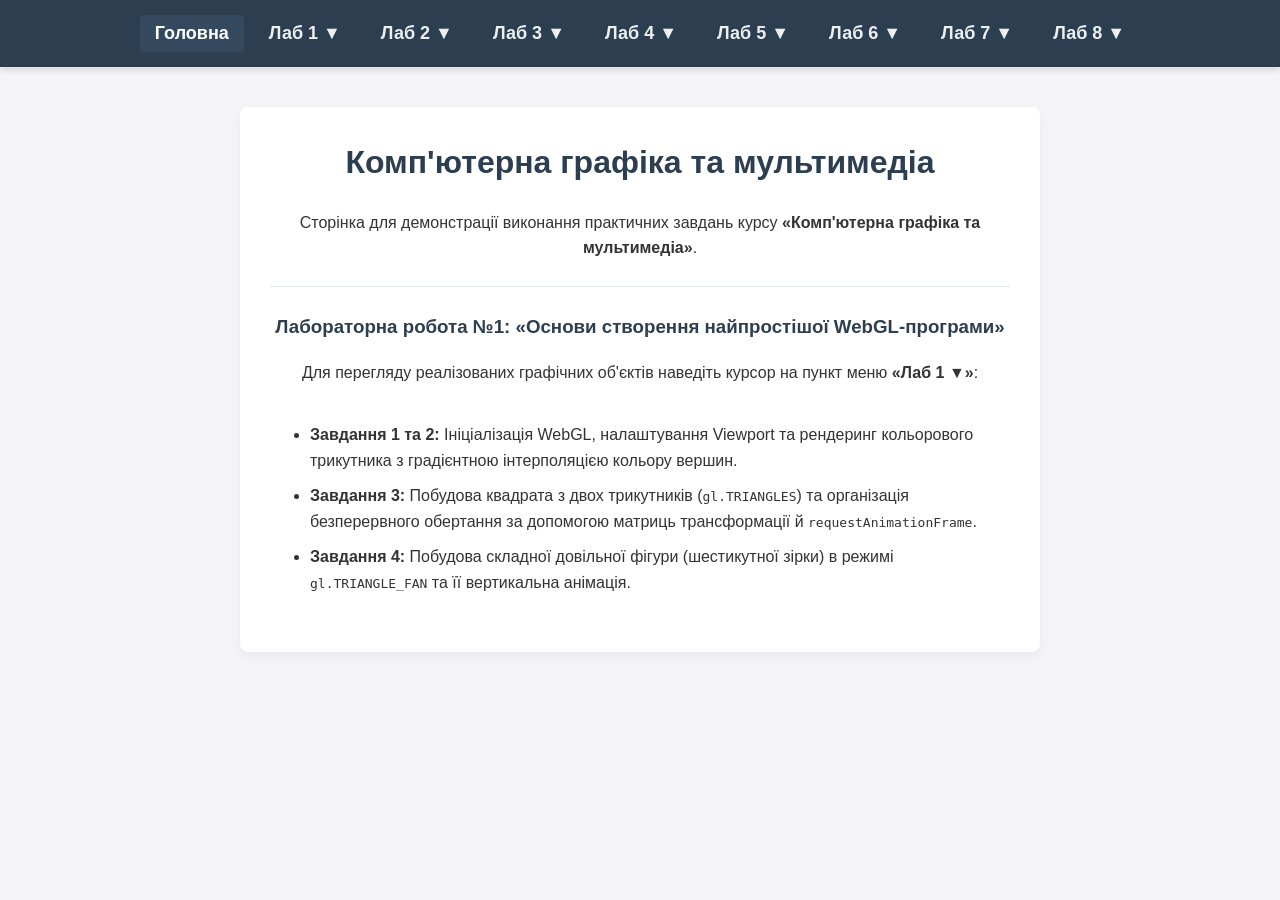
==== index.html @ 507808e3 "Initial commit: Lab 1 WebGL implementation and navigation hub" ====
﻿<!DOCTYPE html>
<html lang="uk">
<head>
    <meta charset="UTF-8">
    <meta name="viewport" content="width=device-width, initial-scale=1.0">
    <title>Комп'ютерна графіка та мультимедіа - Лабораторні роботи</title>
    <link rel="stylesheet" href="style.css">
</head>
<body>
    <nav>
        <a href="index.html" class="active">Головна</a>
        <div class="dropdown">
            <button class="dropbtn">Лаб 1 ▼</button>
            <div class="dropdown-content">
                <a href="lab1/task1_2.html">Завдання 1 та 2</a>
                <a href="lab1/task3.html">Завдання 3</a>
                <a href="lab1/task4.html">Завдання 4</a>
            </div>
        </div>
        <div class="dropdown"><button class="dropbtn">Лаб 2 ▼</button><div class="dropdown-content"><a href="#">В процесі...</a></div></div>
        <div class="dropdown"><button class="dropbtn">Лаб 3 ▼</button><div class="dropdown-content"><a href="#">В процесі...</a></div></div>
        <div class="dropdown"><button class="dropbtn">Лаб 4 ▼</button><div class="dropdown-content"><a href="#">В процесі...</a></div></div>
        <div class="dropdown"><button class="dropbtn">Лаб 5 ▼</button><div class="dropdown-content"><a href="#">В процесі...</a></div></div>
        <div class="dropdown"><button class="dropbtn">Лаб 6 ▼</button><div class="dropdown-content"><a href="#">В процесі...</a></div></div>
        <div class="dropdown"><button class="dropbtn">Лаб 7 ▼</button><div class="dropdown-content"><a href="#">В процесі...</a></div></div>
        <div class="dropdown"><button class="dropbtn">Лаб 8 ▼</button><div class="dropdown-content"><a href="#">В процесі...</a></div></div>
    </nav>
    
    <div class="container">
        <h1>Комп'ютерна графіка та мультимедіа</h1>
        <p>Сторінка для демонстрації виконання практичних завдань курсу <strong>«Комп'ютерна графіка та мультимедіа»</strong>.</p>
        
        <hr style="margin: 25px 0; border: none; border-top: 1px solid #e2e8f0;">

        <h3>Лабораторна робота №1: «Основи створення найпростішої WebGL-програми»</h3>
        <p>Для перегляду реалізованих графічних об'єктів наведіть курсор на пункт меню <strong>«Лаб 1 ▼»</strong>:</p>
        <ul style="text-align: left; display: inline-block;">
            <li><strong>Завдання 1 та 2:</strong> Ініціалізація WebGL, налаштування Viewport та рендеринг кольорового трикутника з градієнтною інтерполяцією кольору вершин.</li>
            <li><strong>Завдання 3:</strong> Побудова квадрата з двох трикутників (<code>gl.TRIANGLES</code>) та організація безперервного обертання за допомогою матриць трансформації й <code>requestAnimationFrame</code>.</li>
            <li><strong>Завдання 4:</strong> Побудова складної довільної фігури (шестикутної зірки) в режимі <code>gl.TRIANGLE_FAN</code> та її вертикальна анімація.</li>
        </ul>
    </div>
</body>
</html>
---- style.css ----
﻿body {
    font-family: 'Segoe UI', Tahoma, Geneva, Verdana, sans-serif;
    margin: 0;
    padding: 0;
    background-color: #f4f4f9;
    color: #333;
    display: flex;
    flex-direction: column;
    align-items: center;
}

nav {
    width: 100%;
    background-color: #2c3e50;
    padding: 15px 0;
    box-shadow: 0 4px 6px rgba(0, 0, 0, 0.1);
    display: flex;
    justify-content: center;
    align-items: center;
    flex-wrap: wrap;
    gap: 10px;
}

nav > a {
    font-size: 18px;
    font-weight: bold;
    color: #ecf0f1;
    padding: 8px 15px;
    text-decoration: none;
    border-radius: 4px;
    transition: background-color 0.3s;
}

nav > a.active {
    color: #fff;
    background-color: #34495e;
}

/* Dropdown */
.dropdown {
    display: inline-block;
    position: relative;
}

.dropdown .dropbtn {
    font-size: 18px;
    font-weight: bold;
    border: none;
    outline: none;
    color: #ecf0f1;
    padding: 8px 15px;
    background-color: inherit;
    font-family: inherit;
    margin: 0;
    cursor: pointer;
    transition: background-color 0.3s;
    border-radius: 4px;
}

nav > a:hover,
.dropdown:hover .dropbtn,
.dropbtn.active-lab {
    color: #fff;
    background-color: #34495e;
}

.dropdown-content {
    display: none;
    position: absolute;
    background-color: #34495e;
    min-width: 180px;
    box-shadow: 0px 8px 16px 0px rgba(0, 0, 0, 0.2);
    z-index: 10;
    border-radius: 0 0 6px 6px;
    top: 100%;
    left: 50%;
    transform: translateX(-50%);
    text-align: center;
}

.dropdown-content a {
    color: white;
    padding: 12px 16px;
    text-decoration: none;
    display: block;
    font-size: 16px;
    font-weight: normal;
    transition: background-color 0.2s;
}

.dropdown-content a:hover {
    background-color: #1abc9c;
}

.dropdown-content a.active-task {
    background-color: #1abc9c;
    font-weight: bold;
}

.dropdown:hover .dropdown-content {
    display: block;
}

.container {
    max-width: 800px;
    width: 90%;
    margin: 40px auto;
    padding: 30px;
    background: white;
    border-radius: 8px;
    box-shadow: 0 4px 12px rgba(0, 0, 0, 0.05);
    text-align: center;
    line-height: 1.6;
    box-sizing: border-box;
}

h1,
h2,
h3 {
    color: #2c3e50;
    margin-top: 0;
}

canvas {
    border: 2px solid #2c3e50;
    margin-top: 20px;
    box-shadow: 0 6px 12px rgba(0, 0, 0, 0.15);
    border-radius: 6px;
    background-color: #000;
    max-width: 100%;
    height: auto;
    display: inline-block;
}

ul {
    text-align: left;
    display: inline-block;
    margin-top: 20px;
}

li {
    margin-bottom: 10px;
}
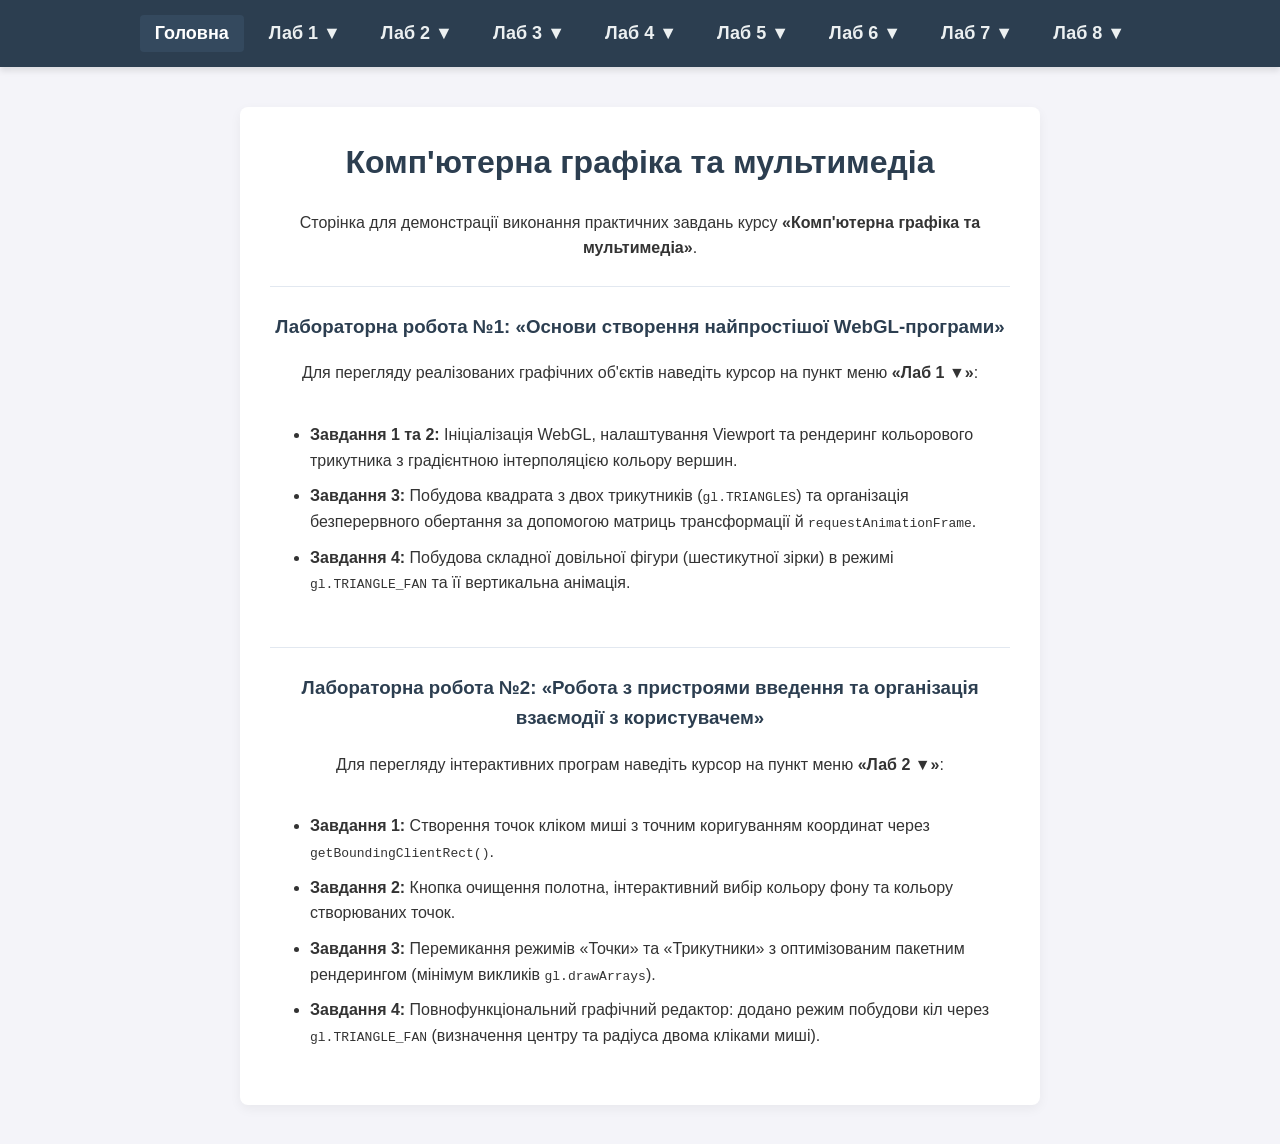
==== commit 897d60cd: "Lab 2 WebGL implementation and navigation update" ====
--- a/index.html
+++ b/index.html
@@ -1,4 +1,4 @@
-﻿<!DOCTYPE html>
+<!DOCTYPE html>
 <html lang="uk">
 <head>
     <meta charset="UTF-8">
@@ -17,7 +17,15 @@
                 <a href="lab1/task4.html">Завдання 4</a>
             </div>
         </div>
-        <div class="dropdown"><button class="dropbtn">Лаб 2 ▼</button><div class="dropdown-content"><a href="#">В процесі...</a></div></div>
+        <div class="dropdown">
+            <button class="dropbtn">Лаб 2 ▼</button>
+            <div class="dropdown-content">
+                <a href="lab2/task1.html">Завдання 1 (Точки)</a>
+                <a href="lab2/task2.html">Завдання 2 (Кольори та очищення)</a>
+                <a href="lab2/task3.html">Завдання 3 (Трикутники)</a>
+                <a href="lab2/task4.html">Завдання 4 (Кола / Повна програма)</a>
+            </div>
+        </div>
         <div class="dropdown"><button class="dropbtn">Лаб 3 ▼</button><div class="dropdown-content"><a href="#">В процесі...</a></div></div>
         <div class="dropdown"><button class="dropbtn">Лаб 4 ▼</button><div class="dropdown-content"><a href="#">В процесі...</a></div></div>
         <div class="dropdown"><button class="dropbtn">Лаб 5 ▼</button><div class="dropdown-content"><a href="#">В процесі...</a></div></div>
@@ -39,6 +47,17 @@
             <li><strong>Завдання 3:</strong> Побудова квадрата з двох трикутників (<code>gl.TRIANGLES</code>) та організація безперервного обертання за допомогою матриць трансформації й <code>requestAnimationFrame</code>.</li>
             <li><strong>Завдання 4:</strong> Побудова складної довільної фігури (шестикутної зірки) в режимі <code>gl.TRIANGLE_FAN</code> та її вертикальна анімація.</li>
         </ul>
+
+        <hr style="margin: 25px 0; border: none; border-top: 1px solid #e2e8f0;">
+
+        <h3>Лабораторна робота №2: «Робота з пристроями введення та організація взаємодії з користувачем»</h3>
+        <p>Для перегляду інтерактивних програм наведіть курсор на пункт меню <strong>«Лаб 2 ▼»</strong>:</p>
+        <ul style="text-align: left; display: inline-block;">
+            <li><strong>Завдання 1:</strong> Створення точок кліком миші з точним коригуванням координат через <code>getBoundingClientRect()</code>.</li>
+            <li><strong>Завдання 2:</strong> Кнопка очищення полотна, інтерактивний вибір кольору фону та кольору створюваних точок.</li>
+            <li><strong>Завдання 3:</strong> Перемикання режимів «Точки» та «Трикутники» з оптимізованим пакетним рендерингом (мінімум викликів <code>gl.drawArrays</code>).</li>
+            <li><strong>Завдання 4:</strong> Повнофункціональний графічний редактор: додано режим побудови кіл через <code>gl.TRIANGLE_FAN</code> (визначення центру та радіуса двома кліками миші).</li>
+        </ul>
     </div>
 </body>
 </html>
--- a/style.css
+++ b/style.css
@@ -1,4 +1,4 @@
-﻿body {
+body {
     font-family: 'Segoe UI', Tahoma, Geneva, Verdana, sans-serif;
     margin: 0;
     padding: 0;
@@ -140,4 +140,96 @@
 
 li {
     margin-bottom: 10px;
+}
+
+/* Controls Panel for Lab 2 */
+.toolbar {
+    display: flex;
+    flex-wrap: wrap;
+    align-items: center;
+    justify-content: center;
+    gap: 15px;
+    margin: 15px 0;
+    padding: 12px 20px;
+    background-color: #ecf0f1;
+    border-radius: 8px;
+    box-shadow: inset 0 1px 3px rgba(0,0,0,0.08);
+}
+
+.toolbar-group {
+    display: flex;
+    align-items: center;
+    gap: 8px;
+}
+
+.toolbar-group label {
+    font-size: 14px;
+    font-weight: 600;
+    color: #2c3e50;
+}
+
+.btn {
+    font-family: inherit;
+    font-size: 14px;
+    font-weight: 600;
+    padding: 8px 16px;
+    border: none;
+    border-radius: 5px;
+    cursor: pointer;
+    background-color: #34495e;
+    color: #ecf0f1;
+    transition: all 0.2s ease;
+}
+
+.btn:hover {
+    background-color: #2c3e50;
+    transform: translateY(-1px);
+}
+
+.btn-active {
+    background-color: #1abc9c !important;
+    color: #ffffff !important;
+    box-shadow: 0 0 0 2px #16a085;
+}
+
+.btn-danger {
+    background-color: #e74c3c;
+}
+
+.btn-danger:hover {
+    background-color: #c0392b;
+}
+
+.color-input {
+    width: 38px;
+    height: 38px;
+    padding: 0;
+    border: 2px solid #bdc3c7;
+    border-radius: 6px;
+    cursor: pointer;
+    background: none;
+}
+
+.color-input::-webkit-color-swatch-wrapper {
+    padding: 2px;
+}
+
+.color-input::-webkit-color-swatch {
+    border: none;
+    border-radius: 4px;
+}
+
+.info-badge {
+    display: inline-block;
+    background-color: #e8f4fd;
+    color: #2980b9;
+    border: 1px solid #bce8f1;
+    border-radius: 4px;
+    padding: 6px 12px;
+    font-size: 13px;
+    margin-top: 10px;
+}
+
+.drawing-canvas {
+    cursor: crosshair;
 }
